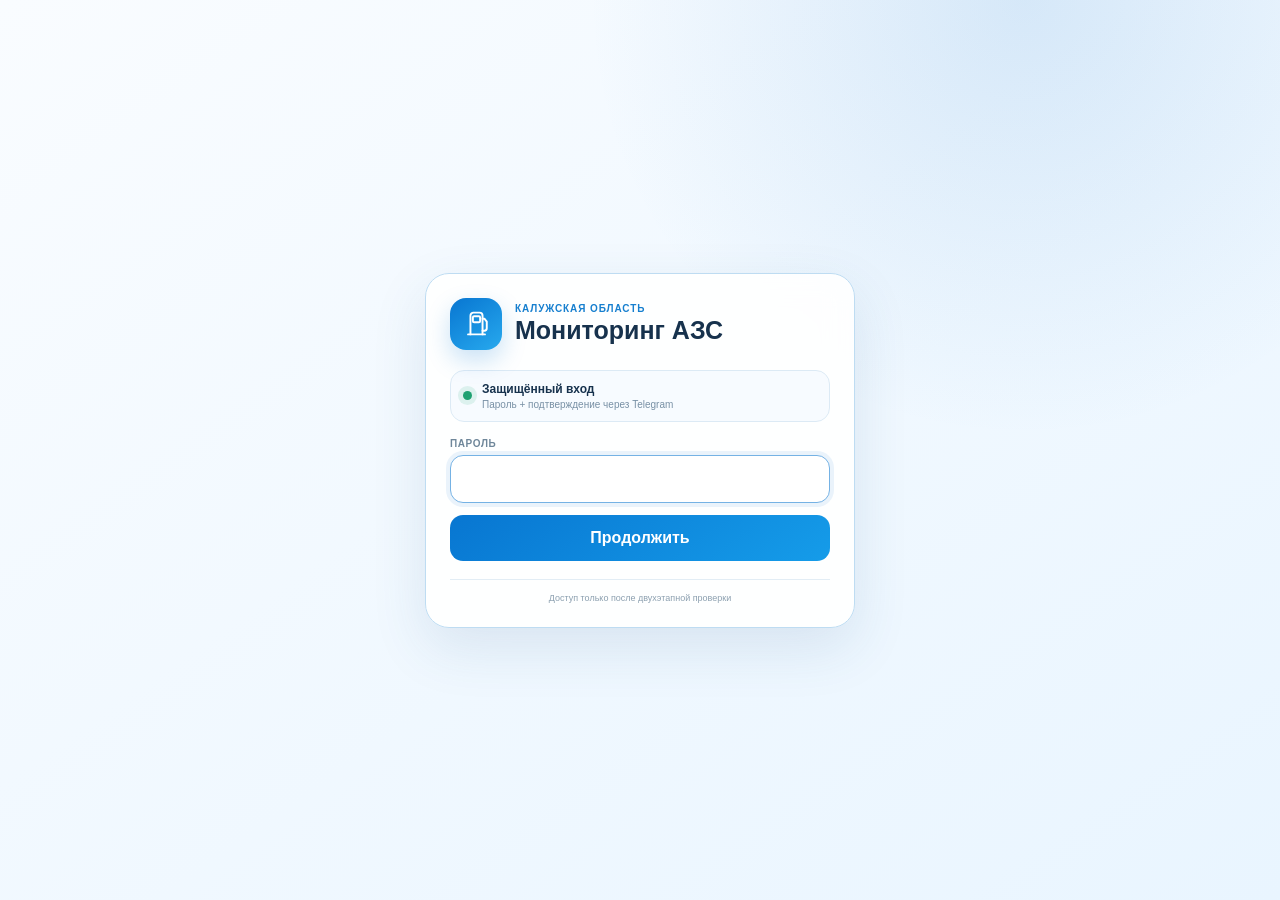
==== static/login.html @ f63f593d "Add password and Telegram 2FA with brute-force protection" ====
<!doctype html>
<html lang="ru">
<head>
  <meta charset="utf-8">
  <meta name="viewport" content="width=device-width,initial-scale=1,viewport-fit=cover">
  <title>Вход — Мониторинг АЗС</title>
  <meta name="theme-color" content="#eef7ff">
  <link rel="stylesheet" href="/static/login.css">
</head>
<body>
  <main class="auth-shell">
    <section class="auth-card">
      <div class="brand">
        <div class="brand-icon" aria-hidden="true">
          <svg viewBox="0 0 24 24">
            <path d="M7 21V5.5A2.5 2.5 0 0 1 9.5 3h5A2.5 2.5 0 0 1 17 5.5V21"></path>
            <rect x="9" y="6" width="6" height="5" rx="1"></rect>
            <path d="M17 8h1.5l2 2.5V16a2 2 0 0 1-2 2H17"></path>
            <path d="M5 21h14"></path>
          </svg>
        </div>
        <div>
          <div class="eyebrow">Калужская область</div>
          <h1>Мониторинг АЗС</h1>
        </div>
      </div>

      <div class="auth-status">
        <span class="status-dot"></span>
        <div>
          <strong>Защищённый вход</strong>
          <small>Пароль + подтверждение через Telegram</small>
        </div>
      </div>

      <div class="notice" id="notice" hidden></div>

      <form id="passwordForm" class="auth-form">
        <label>
          <span>Пароль</span>
          <input id="password" type="password" autocomplete="current-password" maxlength="256" required autofocus>
        </label>
        <button id="passwordBtn" type="submit">Продолжить</button>
      </form>

      <form id="codeForm" class="auth-form" hidden>
        <div class="telegram-box">
          <div class="telegram-icon">✈</div>
          <div>
            <strong>Код отправлен в Telegram</strong>
            <small>Сообщение придёт от <b>@my_fed_helper_robot</b>. Код действует 3 минуты.</small>
          </div>
        </div>

        <label>
          <span>Код подтверждения</span>
          <input id="code" type="text" inputmode="numeric" autocomplete="one-time-code" maxlength="6" pattern="[0-9]{6}" placeholder="000000" required>
        </label>
        <button id="verifyBtn" type="submit">Войти</button>
        <button id="backBtn" class="secondary" type="button">Вернуться к паролю</button>
        <div class="countdown" id="countdown"></div>
      </form>

      <footer>
        <span>Доступ только после двухэтапной проверки</span>
      </footer>
    </section>
  </main>
  <script src="/static/login.js" defer></script>
</body>
</html>
---- static/login.css ----
:root{--text:#17324d;--muted:#7890a5;--blue:#167fcf;--line:#d4e6f4;--ok:#1ea171;--danger:#c94c5b}
*{box-sizing:border-box}
html,body{margin:0;min-height:100%;font-family:Inter,-apple-system,BlinkMacSystemFont,"Segoe UI",Arial,sans-serif;color:var(--text);background:radial-gradient(circle at 80% 0,rgba(38,127,209,.14),transparent 32%),linear-gradient(145deg,#f9fcff,#e9f5ff)}
body{min-height:100dvh}
button,input{font:inherit}
.auth-shell{min-height:100dvh;display:grid;place-items:center;padding:18px}
.auth-card{width:min(100%,430px);padding:24px;border:1px solid #bedcf2;border-radius:24px;background:rgba(255,255,255,.9);box-shadow:0 20px 55px rgba(40,91,138,.12);backdrop-filter:blur(14px)}
.brand{display:flex;align-items:center;gap:13px}
.brand-icon{display:grid;place-items:center;width:52px;height:52px;flex:0 0 52px;border-radius:16px;background:linear-gradient(145deg,#0876d1,#27a9ee);color:#fff;box-shadow:0 10px 24px rgba(8,118,209,.22)}
.brand-icon svg{width:29px;height:29px;fill:none;stroke:currentColor;stroke-width:1.6;stroke-linecap:round;stroke-linejoin:round}
.eyebrow{font-size:10px;font-weight:800;letter-spacing:.09em;text-transform:uppercase;color:var(--blue)}
h1{margin:3px 0 0;font-size:25px;line-height:1.1}
.auth-status{display:flex;align-items:center;gap:10px;margin:20px 0 16px;padding:11px 12px;border:1px solid #dceaf5;border-radius:14px;background:#f7fbff}
.status-dot{width:9px;height:9px;border-radius:50%;background:var(--ok);box-shadow:0 0 0 5px rgba(30,161,113,.12)}
.auth-status strong,.auth-status small{display:block}.auth-status strong{font-size:12px}.auth-status small{margin-top:3px;color:var(--muted);font-size:10px}
.auth-form{display:grid;gap:12px}
.auth-form label{display:grid;gap:6px}.auth-form label>span{font-size:10px;font-weight:800;letter-spacing:.06em;text-transform:uppercase;color:#6f879a}
.auth-form input{width:100%;height:48px;border:1px solid #cfe1ef;border-radius:13px;padding:0 14px;outline:none;background:#fff;color:var(--text);font-size:16px}
.auth-form input:focus{border-color:#75b2e4;box-shadow:0 0 0 4px rgba(38,127,209,.09)}
.auth-form button{height:46px;border:0;border-radius:13px;background:linear-gradient(145deg,#0876d1,#159ce9);color:#fff;font-weight:800;cursor:pointer}
.auth-form button:disabled{opacity:.55;cursor:wait}
.auth-form .secondary{border:1px solid #d4e4ef;background:#fff;color:#5f7890}
.notice{margin-bottom:12px;padding:10px 12px;border:1px solid #efd0d4;border-radius:12px;background:#fff7f8;color:#a43e4b;font-size:11px}
.notice.ok{border-color:#c8e9dc;background:#f4fbf8;color:#147b58}
.telegram-box{display:flex;gap:10px;padding:11px;border:1px solid #cfe5f4;border-radius:13px;background:#f4faff}
.telegram-icon{display:grid;place-items:center;width:36px;height:36px;flex:0 0 36px;border-radius:50%;background:#229ed9;color:#fff;font-size:18px}
.telegram-box strong,.telegram-box small{display:block}.telegram-box strong{font-size:11px}.telegram-box small{margin-top:3px;color:var(--muted);font-size:9px;line-height:1.4}
.countdown{text-align:center;min-height:18px;color:var(--muted);font-size:9px}
footer{margin-top:18px;padding-top:13px;border-top:1px solid #e2edf5;text-align:center;color:#8ca0b0;font-size:9px}
[hidden]{display:none!important}
@media(max-width:480px){.auth-shell{padding:10px}.auth-card{padding:18px;border-radius:20px}h1{font-size:22px}.brand-icon{width:46px;height:46px;flex-basis:46px}.auth-form input{height:46px}}
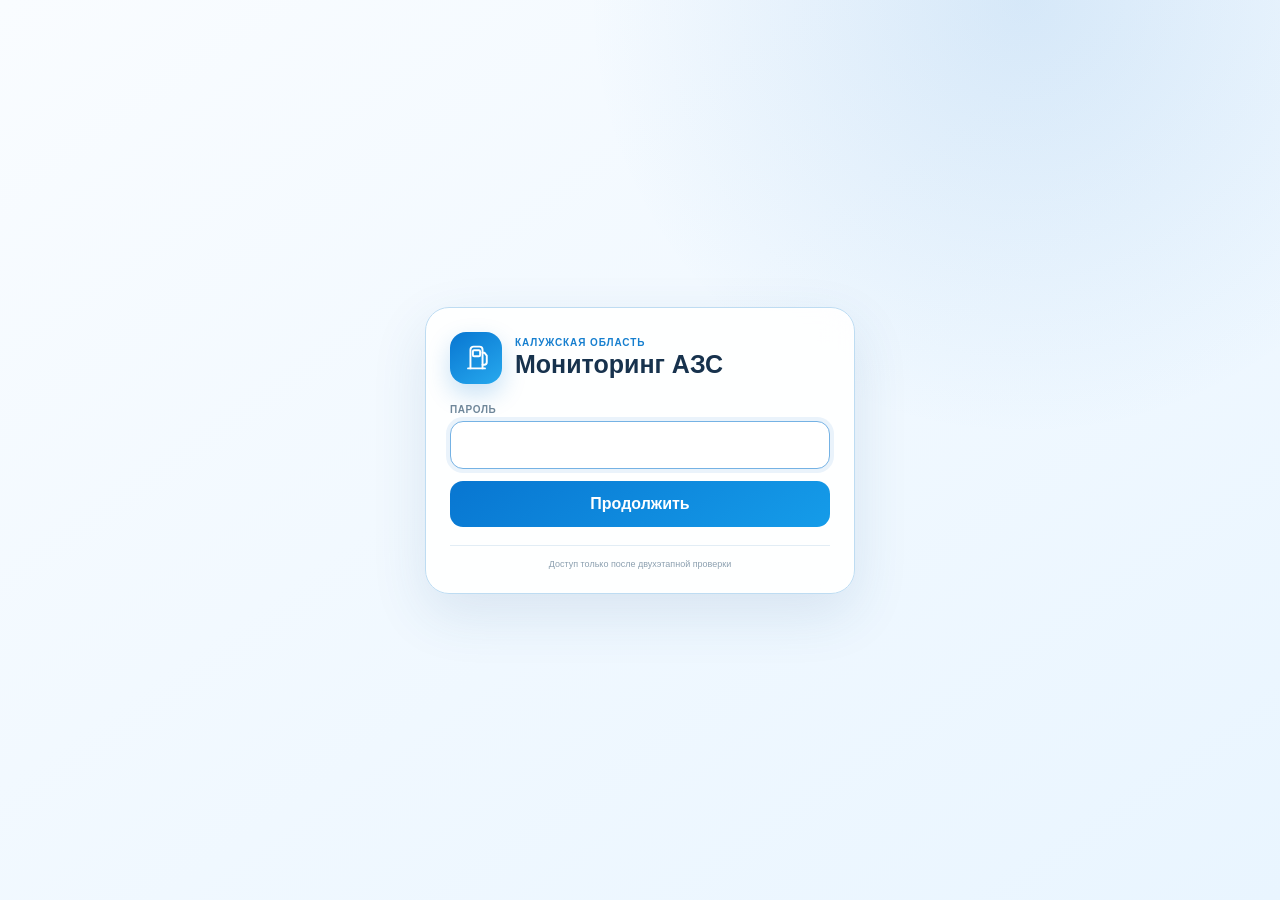
==== commit 4d7ee66a: "Simplify login screen" ====
--- a/static/login.html
+++ b/static/login.html
@@ -25,17 +25,9 @@
         </div>
       </div>
 
-      <div class="auth-status">
-        <span class="status-dot"></span>
-        <div>
-          <strong>Защищённый вход</strong>
-          <small>Пароль + подтверждение через Telegram</small>
-        </div>
-      </div>
-
       <div class="notice" id="notice" hidden></div>
 
-      <form id="passwordForm" class="auth-form">
+      <form id="passwordForm" class="auth-form auth-form-first">
         <label>
           <span>Пароль</span>
           <input id="password" type="password" autocomplete="current-password" maxlength="256" required autofocus>
@@ -43,23 +35,26 @@
         <button id="passwordBtn" type="submit">Продолжить</button>
       </form>
 
-      <form id="codeForm" class="auth-form" hidden>
+      <section id="approvalPanel" class="auth-form auth-form-first" hidden>
         <div class="telegram-box">
           <div class="telegram-icon">✈</div>
           <div>
-            <strong>Код отправлен в Telegram</strong>
-            <small>Сообщение придёт от <b>@my_fed_helper_robot</b>. Код действует 3 минуты.</small>
+            <strong>Подтверди вход в Telegram</strong>
+            <small><b>@my_fed_helper_robot</b> отправил запрос с кнопками «Принять» и «Отклонить».</small>
           </div>
         </div>
 
-        <label>
-          <span>Код подтверждения</span>
-          <input id="code" type="text" inputmode="numeric" autocomplete="one-time-code" maxlength="6" pattern="[0-9]{6}" placeholder="000000" required>
-        </label>
-        <button id="verifyBtn" type="submit">Войти</button>
+        <div class="approval-wait">
+          <span class="approval-spinner" aria-hidden="true"></span>
+          <div>
+            <strong>Ожидаем подтверждение…</strong>
+            <small>После нажатия «Принять» вход завершится автоматически.</small>
+          </div>
+        </div>
+
         <button id="backBtn" class="secondary" type="button">Вернуться к паролю</button>
         <div class="countdown" id="countdown"></div>
-      </form>
+      </section>
 
       <footer>
         <span>Доступ только после двухэтапной проверки</span>
--- a/static/login.css
+++ b/static/login.css
@@ -11,17 +11,15 @@
 .brand-icon svg{width:29px;height:29px;fill:none;stroke:currentColor;stroke-width:1.6;stroke-linecap:round;stroke-linejoin:round}
 .eyebrow{font-size:10px;font-weight:800;letter-spacing:.09em;text-transform:uppercase;color:var(--blue)}
 h1{margin:3px 0 0;font-size:25px;line-height:1.1}
-.auth-status{display:flex;align-items:center;gap:10px;margin:20px 0 16px;padding:11px 12px;border:1px solid #dceaf5;border-radius:14px;background:#f7fbff}
-.status-dot{width:9px;height:9px;border-radius:50%;background:var(--ok);box-shadow:0 0 0 5px rgba(30,161,113,.12)}
-.auth-status strong,.auth-status small{display:block}.auth-status strong{font-size:12px}.auth-status small{margin-top:3px;color:var(--muted);font-size:10px}
 .auth-form{display:grid;gap:12px}
+.auth-form-first{margin-top:20px}
 .auth-form label{display:grid;gap:6px}.auth-form label>span{font-size:10px;font-weight:800;letter-spacing:.06em;text-transform:uppercase;color:#6f879a}
 .auth-form input{width:100%;height:48px;border:1px solid #cfe1ef;border-radius:13px;padding:0 14px;outline:none;background:#fff;color:var(--text);font-size:16px}
 .auth-form input:focus{border-color:#75b2e4;box-shadow:0 0 0 4px rgba(38,127,209,.09)}
 .auth-form button{height:46px;border:0;border-radius:13px;background:linear-gradient(145deg,#0876d1,#159ce9);color:#fff;font-weight:800;cursor:pointer}
 .auth-form button:disabled{opacity:.55;cursor:wait}
 .auth-form .secondary{border:1px solid #d4e4ef;background:#fff;color:#5f7890}
-.notice{margin-bottom:12px;padding:10px 12px;border:1px solid #efd0d4;border-radius:12px;background:#fff7f8;color:#a43e4b;font-size:11px}
+.notice{margin:20px 0 -8px;padding:10px 12px;border:1px solid #efd0d4;border-radius:12px;background:#fff7f8;color:#a43e4b;font-size:11px}
 .notice.ok{border-color:#c8e9dc;background:#f4fbf8;color:#147b58}
 .telegram-box{display:flex;gap:10px;padding:11px;border:1px solid #cfe5f4;border-radius:13px;background:#f4faff}
 .telegram-icon{display:grid;place-items:center;width:36px;height:36px;flex:0 0 36px;border-radius:50%;background:#229ed9;color:#fff;font-size:18px}
@@ -30,3 +28,9 @@
 footer{margin-top:18px;padding-top:13px;border-top:1px solid #e2edf5;text-align:center;color:#8ca0b0;font-size:9px}
 [hidden]{display:none!important}
 @media(max-width:480px){.auth-shell{padding:10px}.auth-card{padding:18px;border-radius:20px}h1{font-size:22px}.brand-icon{width:46px;height:46px;flex-basis:46px}.auth-form input{height:46px}}
+.approval-wait{display:flex;align-items:center;gap:12px;padding:13px;border:1px solid #d7e8f5;border-radius:13px;background:#fbfdff}
+.approval-wait strong,.approval-wait small{display:block}
+.approval-wait strong{font-size:11px}
+.approval-wait small{margin-top:3px;color:var(--muted);font-size:9px;line-height:1.4}
+.approval-spinner{width:26px;height:26px;flex:0 0 26px;border:3px solid #d8eaf7;border-top-color:#168bd5;border-radius:50%;animation:approval-spin .8s linear infinite}
+@keyframes approval-spin{to{transform:rotate(360deg)}}
